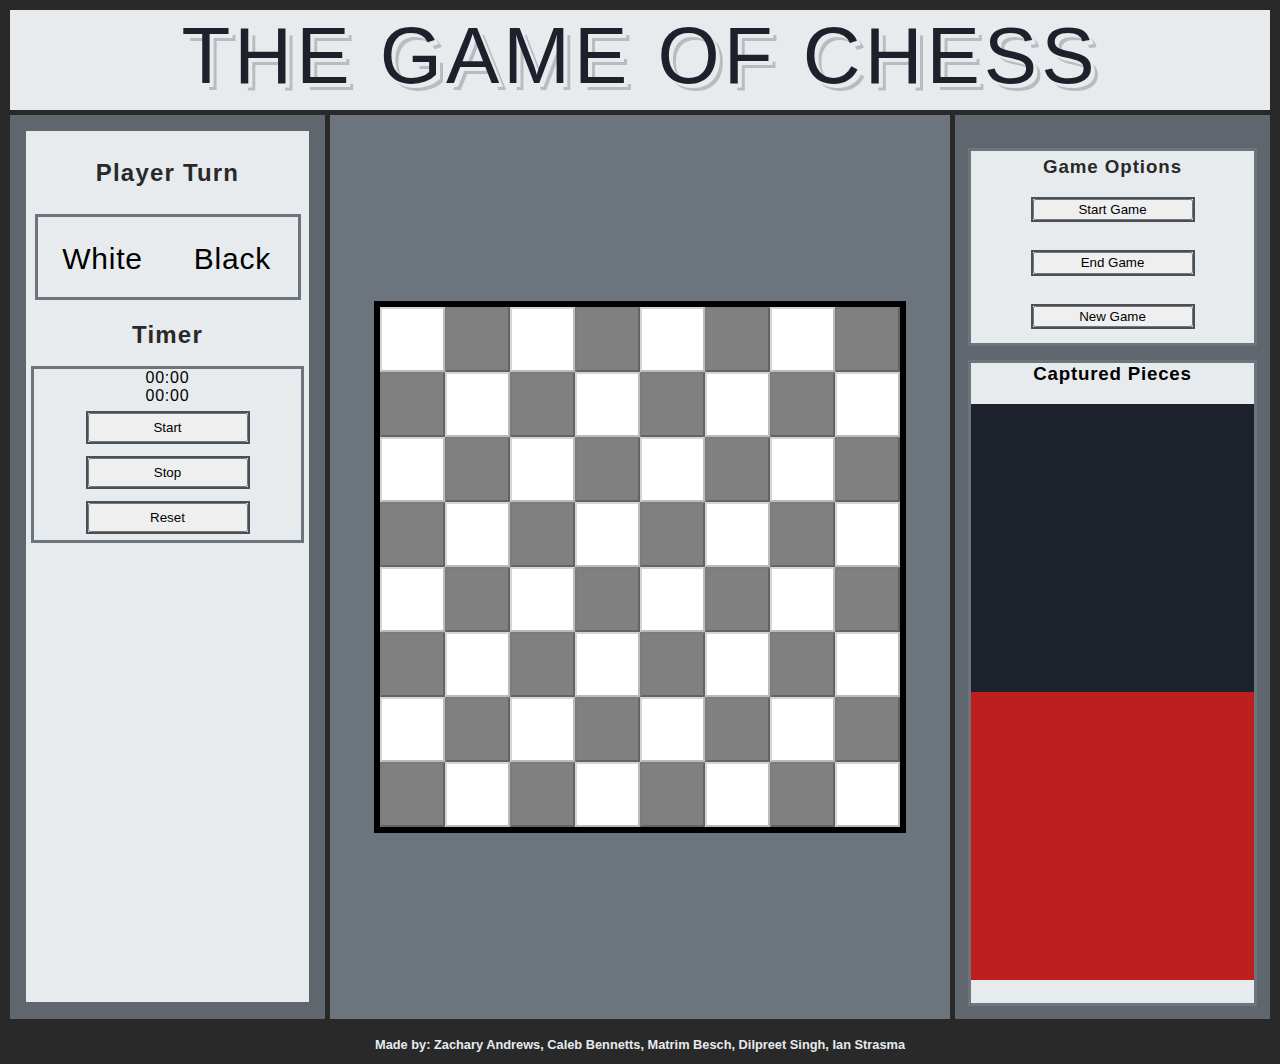
==== index.html @ 94c28ea1 "minor change" ====
<!DOCTYPE html> 
<html lang="en">
    <head>
        <meta charset="utf-8">
        <meta name="viewport" content="width=device-width, initial-scale=1.0">
        <link rel="preconnect" href="https://fonts.googleapis.com">
        <link rel="preconnect" href="https://fonts.gstatic.com" crossorigin>
        <link href="https://fonts.googleapis.com/css2?family=Montserrat:wght@300;400;500&display=swap" rel="stylesheet">    
        <title>The Game of Chess</title>
        <link rel="stylesheet" href="style.css">
    </head>


    <body>
        <!-- Header -->
        <header>
            The Game Of Chess
        </header>


        <!-- Nav -->
        <nav>
            <div class="nav-container">
                <!-- Player Turn -->
                <h2>Player Turn</h2>
                <div class="playerturn" style="--aspect-ratio:2/1;">
                    <div class="white-turn">
                        White
                    </div>
                    <div class="black-turn">
                        Black
                    </div>
                </div>
        
                <!-- Timer -->
                <h2>Timer</h2>
                <div class="timer">
                    <div class="timer-container">
                    <div id="display-white">
                       00:00
                    </div>
                    <div id="display-black">
                        00:00
                     </div>
                    </div>
                    <button id="time-buttons" class="start-time">
                        Start
                    </button>
                    <button id="time-buttons" class="pause">
                        Stop
                    </button>
                    <button id="time-buttons" class="reset">
                        Reset
                    </button>
                    
                </div>
                
            </div>
            
        </nav>


        <!-- Section -->
        <section>
            <!-- Chess Board -->
            <div class="chess-board GameBoard" style="--aspect-ratio:1/1;">
                <button id="a1" class="square-grid black-Box"></button>
                <button id="b1" class="square-grid white-Box"></button>
                <button id="c1" class="square-grid black-Box"></button>
                <button id="d1" class="square-grid white-Box"></button>
                <button id="e1" class="square-grid black-Box"></button>
                <button id="f1" class="square-grid white-Box"></button>
                <button id="g1" class="square-grid black-Box"></button>
                <button id="h1" class="square-grid white-Box"></button>
                
                <button id="a2" class="square-grid white-Box"></button>
                <button id="b2" class="square-grid black-Box"></button>
                <button id="c2" class="square-grid white-Box"></button>
                <button id="d2" class="square-grid black-Box"></button>
                <button id="e2" class="square-grid white-Box"></button>
                <button id="f2" class="square-grid black-Box"></button>
                <button id="g2" class="square-grid white-Box"></button>
                <button id="h2" class="square-grid black-Box"></button>
    
                <button id="a3" class="square-grid black-Box"></button>
                <button id="b3" class="square-grid white-Box"></button>
                <button id="c3" class="square-grid black-Box"></button>
                <button id="d3" class="square-grid white-Box"></button>
                <button id="e3" class="square-grid black-Box"></button>
                <button id="f3" class="square-grid white-Box"></button>
                <button id="g3" class="square-grid black-Box"></button>
                <button id="h3" class="square-grid white-Box"></button>
    
                <button id="a4" class="square-grid white-Box"></button>
                <button id="b4" class="square-grid black-Box"></button>
                <button id="c4" class="square-grid white-Box"></button>
                <button id="d4" class="square-grid black-Box"></button>
                <button id="e4" class="square-grid white-Box"></button>
                <button id="f4" class="square-grid black-Box"></button>
                <button id="g4" class="square-grid white-Box"></button>
                <button id="h4" class="square-grid black-Box"></button>
    
                <button id="a5" class="square-grid black-Box"></button>
                <button id="b5" class="square-grid white-Box"></button>
                <button id="c5" class="square-grid black-Box"></button>
                <button id="d5" class="square-grid white-Box"></button>
                <button id="e5" class="square-grid black-Box"></button>
                <button id="f5" class="square-grid white-Box"></button>
                <button id="g5" class="square-grid black-Box"></button>
                <button id="h5" class="square-grid white-Box"></button>
    
                <button id="a6" class="square-grid white-Box"></button>
                <button id="b6" class="square-grid black-Box"></button>
                <button id="c6" class="square-grid white-Box"></button>
                <button id="d6" class="square-grid black-Box"></button>
                <button id="e6" class="square-grid white-Box"></button>
                <button id="f6" class="square-grid black-Box"></button>
                <button id="g6" class="square-grid white-Box"></button>
                <button id="h6" class="square-grid black-Box"></button>
    
                <button id="a7" class="square-grid black-Box"></button>
                <button id="b7" class="square-grid white-Box"></button>
                <button id="c7" class="square-grid black-Box"></button>
                <button id="d7" class="square-grid white-Box"></button>
                <button id="e7" class="square-grid black-Box"></button>
                <button id="f7" class="square-grid white-Box"></button>
                <button id="g7" class="square-grid black-Box"></button>
                <button id="h7" class="square-grid white-Box"></button>
    
                <button id="a8" class="square-grid white-Box"></button>
                <button id="b8" class="square-grid black-Box"></button>
                <button id="c8" class="square-grid white-Box"></button>
                <button id="d8" class="square-grid black-Box"></button>
                <button id="e8" class="square-grid white-Box"></button>
                <button id="f8" class="square-grid black-Box"></button>
                <button id="g8" class="square-grid white-Box"></button>
                <button id="h8" class="square-grid black-Box"></button>
            </div>

        </section>


        <!-- Aside -->
        <aside>
            <div class="aside-container">
                <div class="gameOptions">
                    <h3>Game Options</h3>
                        <button class="start-game"> Start Game</button>
                        <button class="end-turn">End Game</button>
                        <button class="new-game" onclick="newG()">New Game</button>
                    
                </div>
            

            <!-- Captured Pieces-->
                <div class="captured-pieces">
                   <h3>Captured Pieces </h3>
                    <div class="piece-container">
                        <div class="white-pieces">
                            
                        </div>
                        <div class="black-pieces">
                            <script>

                            </script>
                        </div>

                    </div>
                </div>
            </div>
        </aside>


        <!-- Footer -->
        <footer>
            <h3>Made by: Zachary Andrews, Caleb Bennetts, Matrim Besch, Dilpreet Singh, Ian Strasma</h3>
        </footer>


        <!-- Scripts -->
        <script src="./app.js" type="module"></script>
        <script src="./GameClasses/GamePiece.js"></script>
        <script src="./GameClasses/ChessBoard.js"></script>
    </body>

</html>
---- style.css ----
*{
    user-select: none;
    font-family: 'Monsterrat', sans-serif;
}

:root{
    --clr-dark: #1D212C;
    --clr-lightShade: #49565B;
    --clr-light: #DBDBDB;
    --clr-main: #BD1E1E;
    --clr-cultured: #e9ecef;
    --clr-state-gray: #6c757d;
    --clr-davys-grey: #495057;

    --clr-alice-blue: #e7ebee;
    --clr-rosso-corsa: #D00000;
    --clr-black-coral: #5f666d;
    --clr-jet: #292929;
    
}

body{
    display: grid;
    grid-template-areas: 
        "header header header"
        "nav section aside"
        "footer footer footer";
    grid-template-rows: 100px 1fr 40px;
    grid-template-columns: 25% 1fr 25%;
    grid-gap: 5px;
    margin: 10px;
    padding: 0;
    height: 100vh;
    background: var(--clr-jet);
}
/* Grid Formatting */
header{
    grid-area: header;
    text-rendering: optimizeLegibility;
    text-transform: uppercase;
    font-size: 80px;
    text-align: center;
    color: var(--clr-dark);
    background-color: var(--clr-alice-blue);
    letter-spacing: 0.05em;
    text-shadow: 
        4px 4px 0px var(--clr-alice-blue),
        7px 7px 0px rgba(0, 0, 0, 0.2);

}

/* ############################## */

/* ================ Section =============== */
section{
    background-color: var(--clr-state-gray);

    grid-area: section;
    position: relative;
}
/* Main Chess Board */
.chess-board{
    height: 520px;
    width: 520px;
    display: flex;
    border: 6px solid black;
    margin: 0 auto;
    position: absolute; 
    top: 50%;
    left: 50%;
    transform: translate(-50%, -50%); 
    
}
.square-grid {
    width: 65px;
    height: 65px;
    position: relative;
    display: flex;
    box-sizing: border-box;
    
    
}
.square{
    padding-top: 5%;
    width: 60px;
    height: 60px;
}
.square-grid.white-Box {
    background: white;
}
.square-grid.black-Box{
    background: gray;
}

button img{
    top: 8px;
}
/* ############################## */
/* ======================================== */

/* ================== NAV ================== */
nav{
    grid-area: nav;
    background-color: var(--clr-black-coral);
    justify-content: center;
    text-align: center;
    flex-direction: column;
    text-align: center;
    padding: 1em;
    
}
.nav-container{
    padding: 0.5em;
    background-color: var(--clr-alice-blue);
    margin: 0 auto;
    height: 98%;
    
}
.nav-container h2{
    color: var(--clr-jet);
    letter-spacing: 0.05em;
    
}
/* Player Turn styling */
.playerturn{
    grid-area: nav;
    display: inline-block;
    background-color: var(--clr-alice-blue);
    margin-top: 10px;
    outline: 3px solid var(--clr-state-gray); 
    letter-spacing: 0.05em; 
}
.white-turn{
    width: 4em;
    height: 30px;
    padding: 5px;
    padding-top: 25px;
    padding-bottom: 25px;
    float: left;
    text-align: center;
    font-size: 30px;  
    outline-offset: -8px;
    outline: 5px solid;
    outline-color: #e7ebee;  
}
.black-turn{
    width: 4em;
    height: 30px;
    padding: 5px;
    padding-top: 25px;
    padding-bottom: 25px;
    float: right;
    text-align: center;
    font-size: 30px;
    outline-offset: -8px;
    outline: 5px solid;
    outline-color: #e7ebee; 
}
/* ############################## */

/* Timer styling */
.timer{
    height: 20%;
    width: 100%;
    background-color: var(--clr-alice-blue);
    display: inline-block;
    margin-top: 10px;
    outline: 3px solid var(--clr-state-gray);
    letter-spacing: 0.05em;
    display: flex;
    align-items: center;
    flex-direction: column;
    justify-content: center;

}
#display{
    width: 100%;
    font-size: 48px;
    text-align: center;
    margin: 0px auto;
}
 #start{
    text-align: center;
    
}
 
#time-buttons{
    width: 12em;
    height: 4rem;
    outline: 2px solid var(--clr-davys-grey); 
    justify-content: center;
    margin: 0.5rem;
}
/* ############################## */
/* ======================================== */


/* ================= ASIDE ================= */
aside{
    grid-area: aside;
    background-color: var(--clr-black-coral);
    /* flex-direction: column; */
    justify-content: center;
    text-align: center;
    padding: 1em;
}
.aside-container{
    grid-area: aside;
    
    grid-template-columns: 80%;
    grid-template-rows: 20% 60%;
    grid-template-areas: 
        "gameOpt gameOpt"
        "captPiece captPiece";
    grid-row-gap: 20px;
}
/* Captured Pieces */
.captured-pieces{
    grid-area: captPiece;
    width: 100%;
    height: 40rem;
    background-color: var(--clr-alice-blue);
    outline: 3px solid var(--clr-state-gray);
    align-items: center;
    justify-content: center;
    letter-spacing: 0.05em;
    /* margin-top: 10px; */
}
/* Game Options */
.gameOptions{
    background-color: var(--clr-alice-blue);
    outline: 3px solid var(--clr-state-gray);
    width: 100%;
    height: 12rem;
    grid-area: gameOpt;
    margin: 20px auto;
    display: flex;
    align-items: center;
    flex-direction: column;
    justify-content: center;
    
}
.gameOptions h3{
    
    margin: 5px;
    color: var(--clr-jet);
    letter-spacing: 0.05em;
}
.start-game, .end-turn, .new-game{
    width: 12em;
    height: 4rem;
    outline: 2px solid var(--clr-davys-grey); 
    justify-content: center;
    margin: 1rem;
   
} 
.piece-container{
    width: 100%;
    height: 90%;
    background-color: var(--clr-alice-blue);
}
.black-pieces{
    width: 100%;
    height: 50%;
    background-color: var(--clr-main);
    display: grid;
    grid-template-columns: repeat(4, 1fr);
    grid-template-rows: repeat(4, 1fr);
    
}
.white-pieces{
    width: 100%;
    height: 50%;
    background-color: var(--clr-dark);
    display: grid;
    grid-template-columns: repeat(4, 1fr);
    grid-template-rows: repeat(4, 1fr);
}
/* ############################## */
/* ======================================== */

.button{
    transition-duration: 0.4s;
}
button:hover{
    background-color: var(--clr-alice-blue);
    color: #30323D;

}

/* ############# Footer ############# */
footer{
    grid-area: footer;
    background-color: var(--clr-jet);
    text-align: center;
}
footer h3{
    font-size: 80%;
    color: var(--clr-alice-blue);
}


/* Scaling */
/*
[style*="--aspect-ratio"] > :first-child{
    width: 100%;
}

[style*="--aspect-ratio"] > img {
    height: auto;
}

@supports (--custom:property) {
    [style*="--aspect-ratio"]{
        position: relative;
    }
    [style*="--aspect-ratio"]::before{
        content: "";
        display: block;
        padding-bottom: calc(100% / (var(--aspect-ratio)));
    }
    [style*="--aspect-ratio"] > :first-child{
        position: absolute;
        top: 0;
        left: 0;
        height: 100%;
    }
}
*/
/* ############################## */
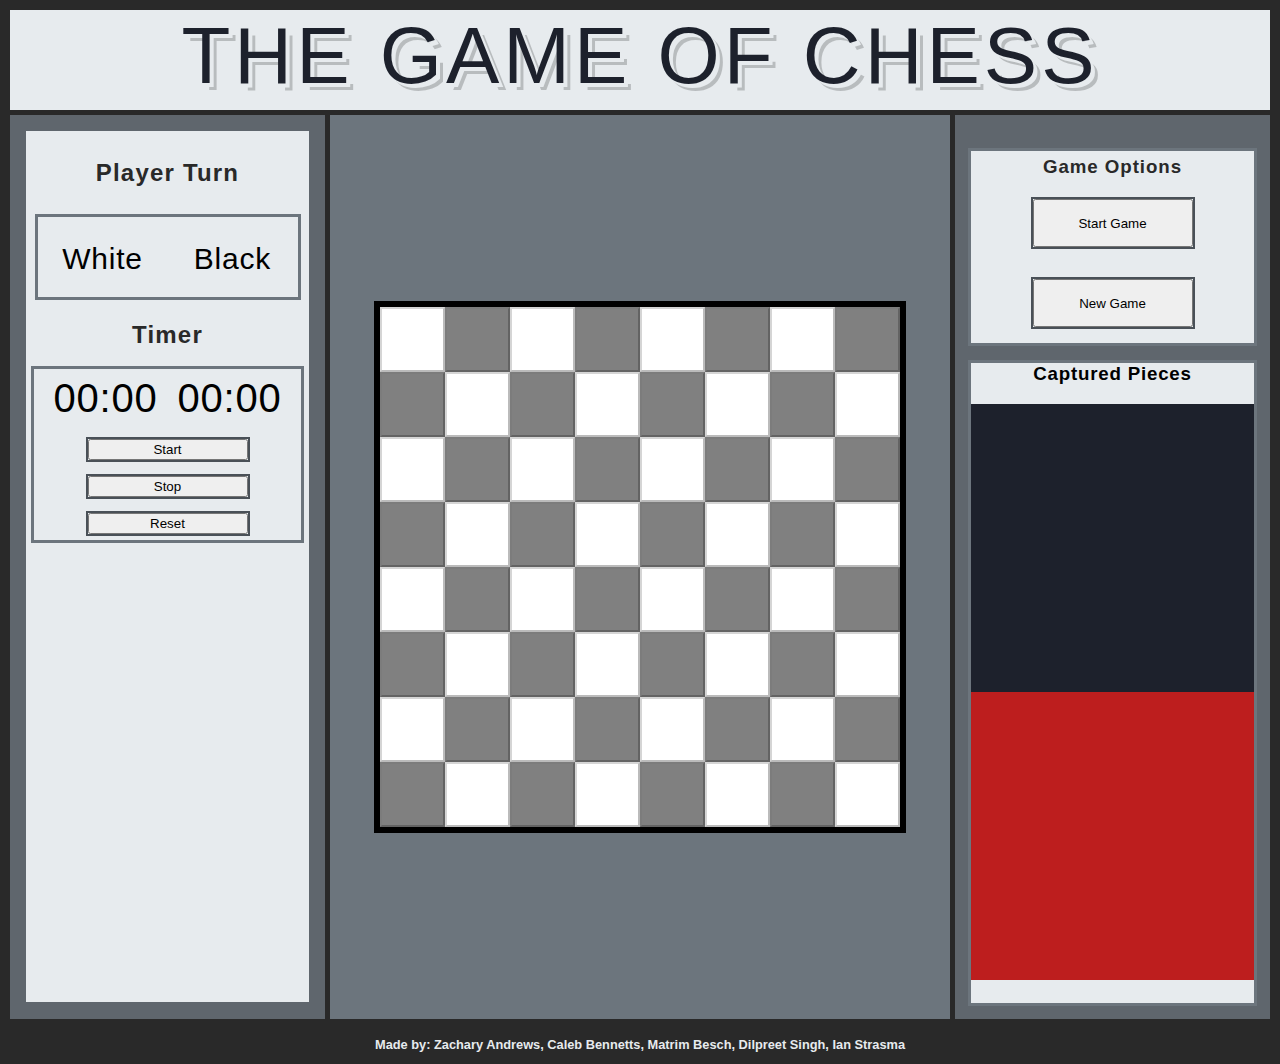
==== commit 3b315633: "Merge branch 'caleb-branch' into main" ====
--- a/index.html
+++ b/index.html
@@ -146,8 +146,8 @@
                 <div class="gameOptions">
                     <h3>Game Options</h3>
                         <button class="start-game"> Start Game</button>
-                        <button class="end-turn">End Game</button>
-                        <button class="new-game" onclick="newG()">New Game</button>
+                        
+                        <button class="new-game">New Game</button>
                     
                 </div>
             
--- a/style.css
+++ b/style.css
@@ -173,11 +173,17 @@
     justify-content: center;
 
 }
-#display{
-    width: 100%;
-    font-size: 48px;
-    text-align: center;
-    margin: 0px auto;
+.timer-container{
+    display: inline-flex;
+    
+
+}
+
+#display-white, #display-black{
+    width: 100%;
+    font-size: 40px;
+    text-align: center;
+    padding: 10px;
 }
  #start{
     text-align: center;
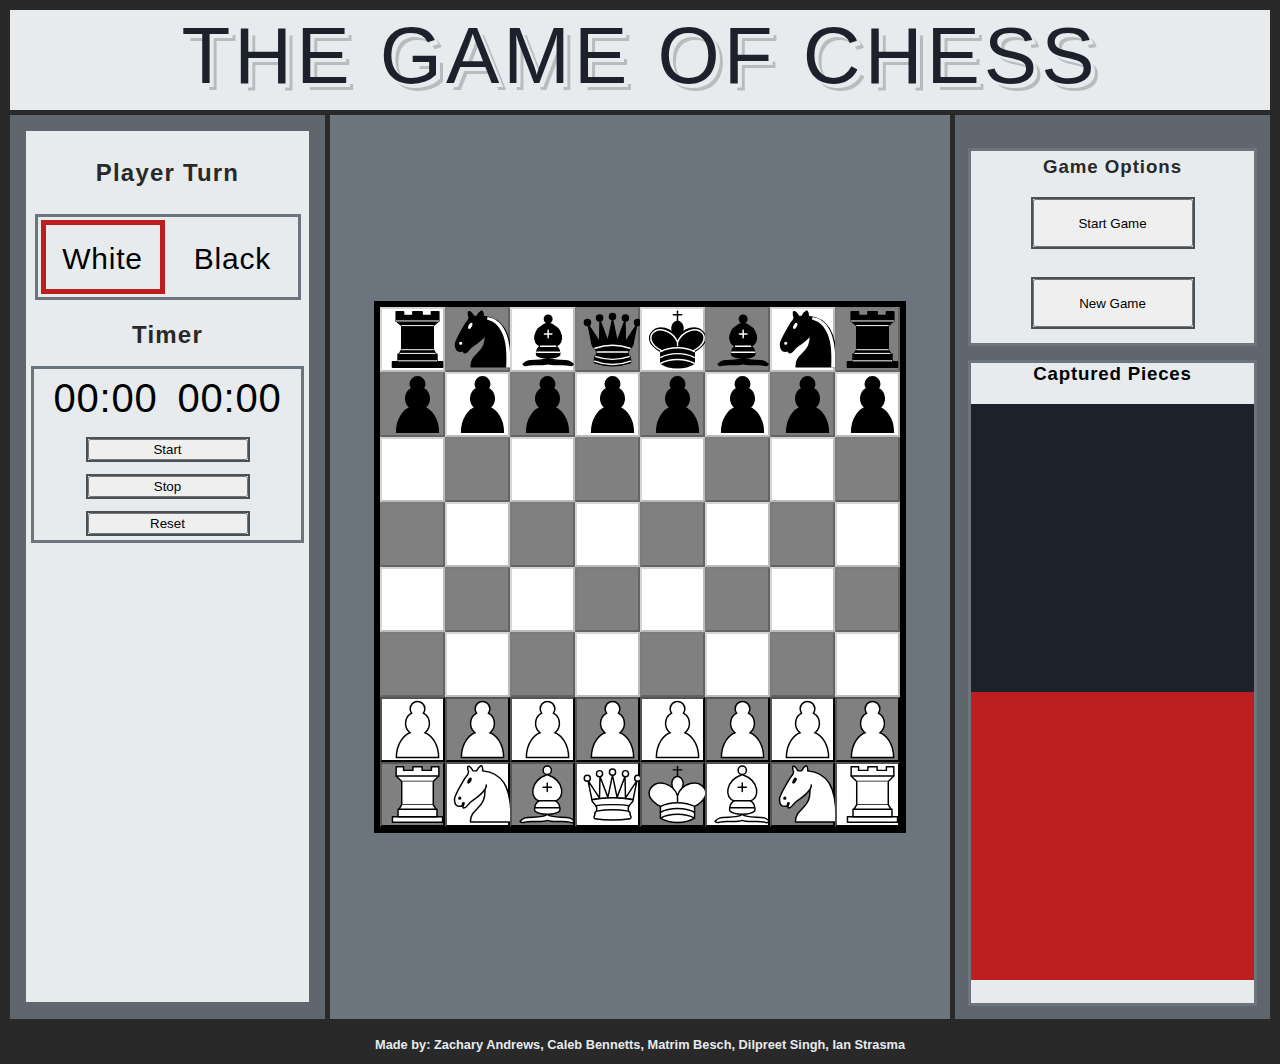
==== commit 3422b89f: "Added end-game popup, cleaned comments" ====
--- a/index.html
+++ b/index.html
@@ -170,6 +170,24 @@
             </div>
         </aside>
 
+        <!-- Modal for white winning -->
+        <div class = "modal" id = "white-wins">
+            <div class = "modal-header">
+                Game over! White won!
+            </div>
+            <button data-close-white class = "close-button">&times;</button>
+        </div>
+
+        <!-- Modal for black winning -->
+        <div class = "modal" id = "black-wins">
+            <div class = "modal-header">
+                Game over! Black won!
+            </div>
+            <button data-close-black class = "close-button">&times;</button>
+        </div>
+
+        <!-- Overlay for modal -->
+        <div id = "overlay"></div>
 
         <!-- Footer -->
         <footer>
--- a/style.css
+++ b/style.css
@@ -305,6 +305,60 @@
     color: var(--clr-alice-blue);
 }
 
+/* ############# Modal Popup ############ */
+.modal {
+    position: fixed;
+    top: 50%;
+    left: 50%;
+    transform: translate(-50%, -50%) scale(0);
+    border: 1px solid black;
+    border-radius: 5px;
+    z-index: 10;
+    background-color: silver;
+    width: 500px;
+    max-width: 75%;
+}
+
+.modal.active {
+    transform: translate(-50%, -50%) scale(1);
+}
+
+.modal-header {
+    padding: 10px 15px;
+    display: flex;
+    justify-content: space-between;
+    align-items: center;
+}
+
+.modal-header .title {
+    font-size: 1.25rem;
+    font-weight: bold;
+}
+
+.modal-header .close-button {
+    cursor: pointer;
+    border: none;
+    outline: none;
+    background: none;
+    font-size: 1.25rem;
+    font-weight: bold;
+}
+
+#overlay {
+    position: fixed;
+    opacity: 0;
+    top: 0;
+    left: 0;
+    right: 0;
+    bottom: 0;
+    background-color: rgba(0,0,0,0.5);
+    pointer-events: none;
+}
+
+#overlay.active {
+    opacity: 1;
+    pointer-events: all;
+}
 
 /* Scaling */
 /*
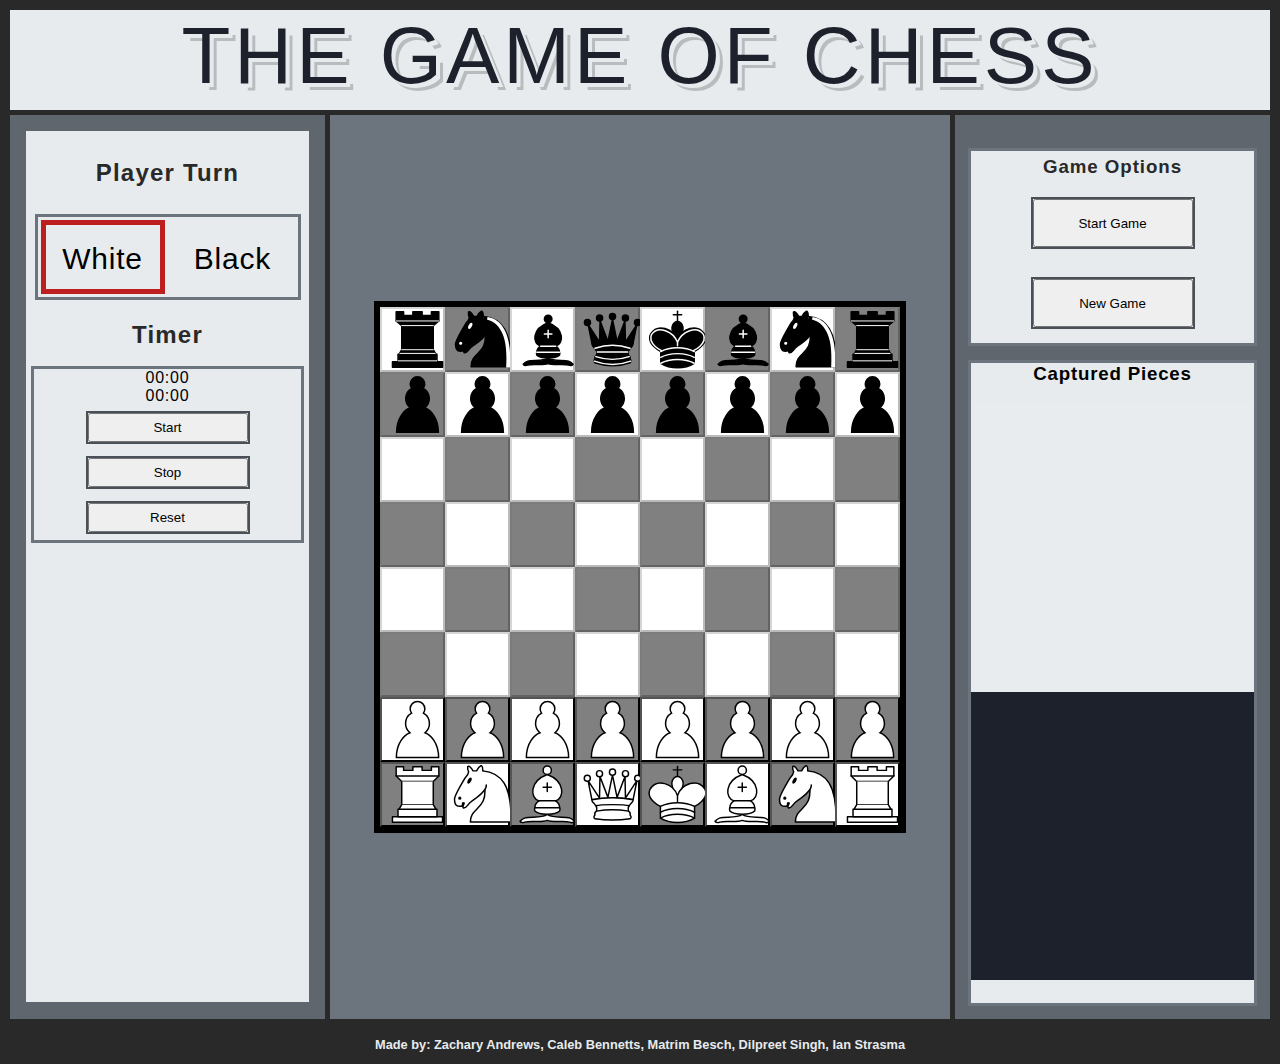
==== commit 50e2aeda: "added reload board and captured pieces" ====
--- a/index.html
+++ b/index.html
@@ -147,8 +147,8 @@
                     <h3>Game Options</h3>
                         <button class="start-game"> Start Game</button>
                         
-                        <button class="new-game">New Game</button>
-                    
+                        <button class="new-game" onclick="window.location.reload()">New Game</button>
+                        
                 </div>
             
 
@@ -156,13 +156,11 @@
                 <div class="captured-pieces">
                    <h3>Captured Pieces </h3>
                     <div class="piece-container">
-                        <div class="white-pieces">
+                        <div class="white-pieces" id="white-capt-pieces">
                             
                         </div>
-                        <div class="black-pieces">
-                            <script>
-
-                            </script>
+                        <div class="black-pieces" id="black-capt-pieces">
+                            
                         </div>
 
                     </div>
@@ -170,24 +168,6 @@
             </div>
         </aside>
 
-        <!-- Modal for white winning -->
-        <div class = "modal" id = "white-wins">
-            <div class = "modal-header">
-                Game over! White won!
-            </div>
-            <button data-close-white class = "close-button">&times;</button>
-        </div>
-
-        <!-- Modal for black winning -->
-        <div class = "modal" id = "black-wins">
-            <div class = "modal-header">
-                Game over! Black won!
-            </div>
-            <button data-close-black class = "close-button">&times;</button>
-        </div>
-
-        <!-- Overlay for modal -->
-        <div id = "overlay"></div>
 
         <!-- Footer -->
         <footer>
--- a/style.css
+++ b/style.css
@@ -173,17 +173,11 @@
     justify-content: center;
 
 }
-.timer-container{
-    display: inline-flex;
-    
-
-}
-
-#display-white, #display-black{
-    width: 100%;
-    font-size: 40px;
-    text-align: center;
-    padding: 10px;
+#display{
+    width: 100%;
+    font-size: 48px;
+    text-align: center;
+    margin: 0px auto;
 }
  #start{
     text-align: center;
@@ -268,19 +262,19 @@
 .black-pieces{
     width: 100%;
     height: 50%;
-    background-color: var(--clr-main);
-    display: grid;
-    grid-template-columns: repeat(4, 1fr);
-    grid-template-rows: repeat(4, 1fr);
-    
-}
-.white-pieces{
-    width: 100%;
-    height: 50%;
     background-color: var(--clr-dark);
     display: grid;
     grid-template-columns: repeat(4, 1fr);
     grid-template-rows: repeat(4, 1fr);
+    
+}
+.white-pieces{
+    width: 100%;
+    height: 50%;
+    background-color: var(--clr-cultured);
+    display: grid;
+    grid-template-columns: repeat(4, 1fr);
+    grid-template-rows: repeat(4, 1fr);
 }
 /* ############################## */
 /* ======================================== */
@@ -305,60 +299,6 @@
     color: var(--clr-alice-blue);
 }
 
-/* ############# Modal Popup ############ */
-.modal {
-    position: fixed;
-    top: 50%;
-    left: 50%;
-    transform: translate(-50%, -50%) scale(0);
-    border: 1px solid black;
-    border-radius: 5px;
-    z-index: 10;
-    background-color: silver;
-    width: 500px;
-    max-width: 75%;
-}
-
-.modal.active {
-    transform: translate(-50%, -50%) scale(1);
-}
-
-.modal-header {
-    padding: 10px 15px;
-    display: flex;
-    justify-content: space-between;
-    align-items: center;
-}
-
-.modal-header .title {
-    font-size: 1.25rem;
-    font-weight: bold;
-}
-
-.modal-header .close-button {
-    cursor: pointer;
-    border: none;
-    outline: none;
-    background: none;
-    font-size: 1.25rem;
-    font-weight: bold;
-}
-
-#overlay {
-    position: fixed;
-    opacity: 0;
-    top: 0;
-    left: 0;
-    right: 0;
-    bottom: 0;
-    background-color: rgba(0,0,0,0.5);
-    pointer-events: none;
-}
-
-#overlay.active {
-    opacity: 1;
-    pointer-events: all;
-}
 
 /* Scaling */
 /*
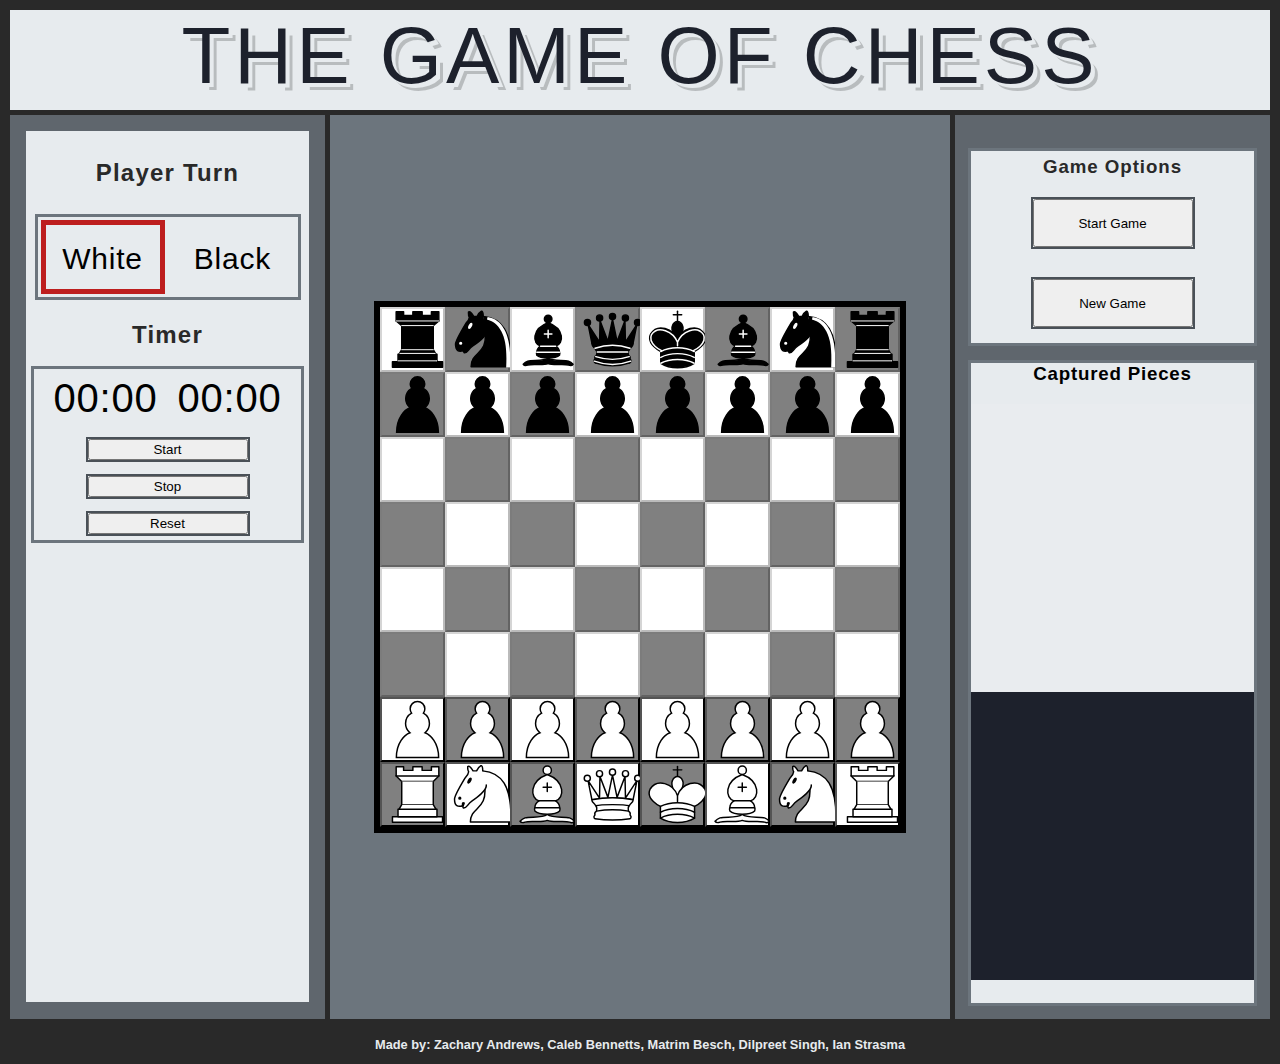
==== commit 34087726: "Merge branch 'main' into caleb-branch" ====
--- a/index.html
+++ b/index.html
@@ -168,6 +168,24 @@
             </div>
         </aside>
 
+        <!-- Modal for white winning -->
+        <div class = "modal" id = "white-wins">
+            <div class = "modal-header">
+                Game over! White won!
+            </div>
+            <button data-close-white class = "close-button">&times;</button>
+        </div>
+
+        <!-- Modal for black winning -->
+        <div class = "modal" id = "black-wins">
+            <div class = "modal-header">
+                Game over! Black won!
+            </div>
+            <button data-close-black class = "close-button">&times;</button>
+        </div>
+
+        <!-- Overlay for modal -->
+        <div id = "overlay"></div>
 
         <!-- Footer -->
         <footer>
--- a/style.css
+++ b/style.css
@@ -173,11 +173,17 @@
     justify-content: center;
 
 }
-#display{
-    width: 100%;
-    font-size: 48px;
-    text-align: center;
-    margin: 0px auto;
+.timer-container{
+    display: inline-flex;
+    
+
+}
+
+#display-white, #display-black{
+    width: 100%;
+    font-size: 40px;
+    text-align: center;
+    padding: 10px;
 }
  #start{
     text-align: center;
@@ -299,6 +305,60 @@
     color: var(--clr-alice-blue);
 }
 
+/* ############# Modal Popup ############ */
+.modal {
+    position: fixed;
+    top: 50%;
+    left: 50%;
+    transform: translate(-50%, -50%) scale(0);
+    border: 1px solid black;
+    border-radius: 5px;
+    z-index: 10;
+    background-color: silver;
+    width: 500px;
+    max-width: 75%;
+}
+
+.modal.active {
+    transform: translate(-50%, -50%) scale(1);
+}
+
+.modal-header {
+    padding: 10px 15px;
+    display: flex;
+    justify-content: space-between;
+    align-items: center;
+}
+
+.modal-header .title {
+    font-size: 1.25rem;
+    font-weight: bold;
+}
+
+.modal-header .close-button {
+    cursor: pointer;
+    border: none;
+    outline: none;
+    background: none;
+    font-size: 1.25rem;
+    font-weight: bold;
+}
+
+#overlay {
+    position: fixed;
+    opacity: 0;
+    top: 0;
+    left: 0;
+    right: 0;
+    bottom: 0;
+    background-color: rgba(0,0,0,0.5);
+    pointer-events: none;
+}
+
+#overlay.active {
+    opacity: 1;
+    pointer-events: all;
+}
 
 /* Scaling */
 /*
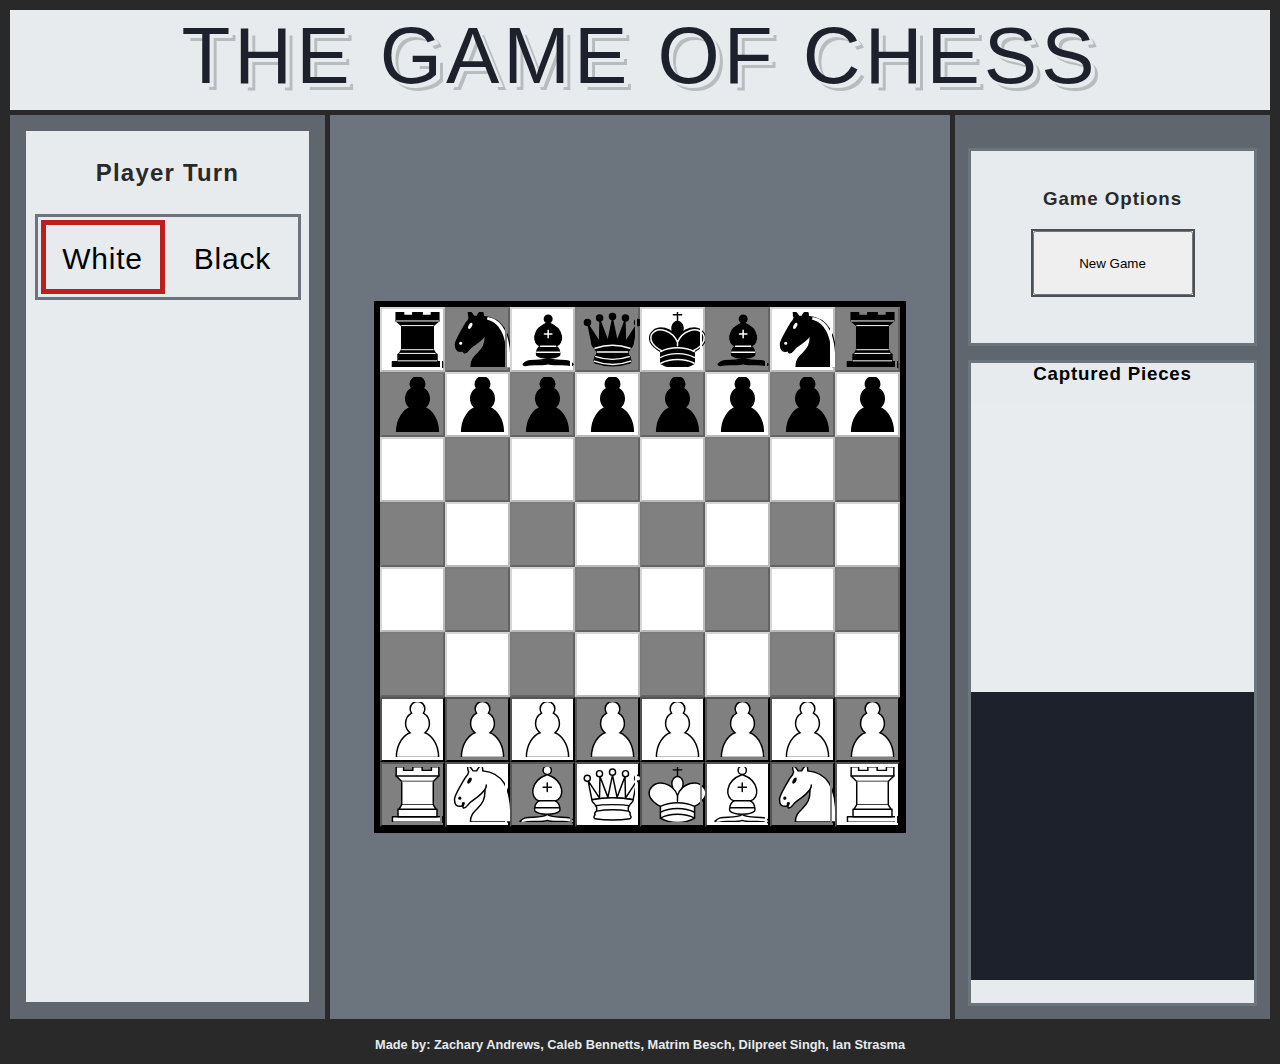
==== commit bbe87bdf: "removed timer and start game button" ====
--- a/index.html
+++ b/index.html
@@ -33,7 +33,7 @@
                 </div>
         
                 <!-- Timer -->
-                <h2>Timer</h2>
+                <!-- <h2>Timer</h2>
                 <div class="timer">
                     <div class="timer-container">
                     <div id="display-white">
@@ -53,7 +53,7 @@
                         Reset
                     </button>
                     
-                </div>
+                </div> -->
                 
             </div>
             
@@ -145,7 +145,7 @@
             <div class="aside-container">
                 <div class="gameOptions">
                     <h3>Game Options</h3>
-                        <button class="start-game"> Start Game</button>
+                        <!-- <button class="start-game"> Start Game</button> -->
                         
                         <button class="new-game" onclick="window.location.reload()">New Game</button>
                         
--- a/style.css
+++ b/style.css
@@ -84,12 +84,21 @@
     padding-top: 5%;
     width: 60px;
     height: 60px;
+    color: #BD1E1E;
+    
 }
 .square-grid.white-Box {
     background: white;
+    outline: 2px solid;
+    outline-offset: -5px;
+    outline-color: white;
 }
 .square-grid.black-Box{
     background: gray;
+    outline: 2px solid;
+    outline-offset: -5px;
+    outline-color: gray;
+
 }
 
 button img{
@@ -159,7 +168,7 @@
 /* ############################## */
 
 /* Timer styling */
-.timer{
+/* .timer{
     height: 20%;
     width: 100%;
     background-color: var(--clr-alice-blue);
@@ -196,7 +205,7 @@
     outline: 2px solid var(--clr-davys-grey); 
     justify-content: center;
     margin: 0.5rem;
-}
+} */
 /* ############################## */
 /* ======================================== */
 
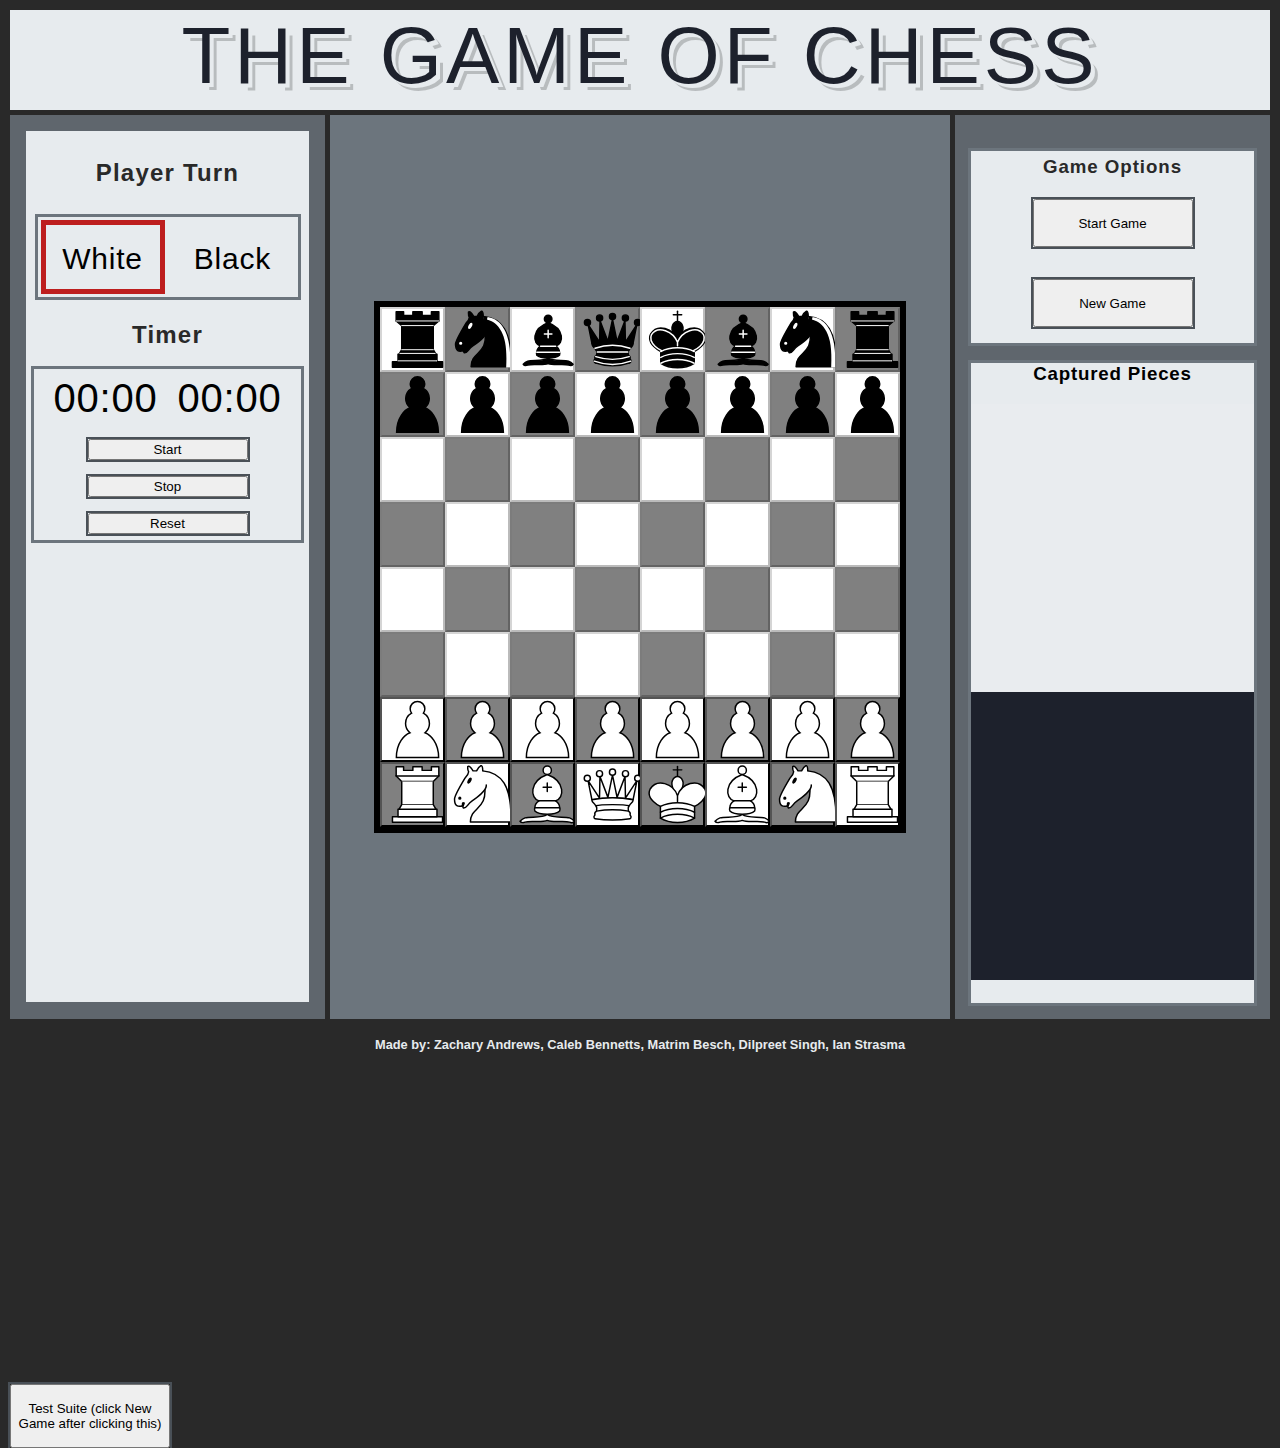
==== commit 96b07eda: "Made Test suite, fixed checkmate, added test button" ====
--- a/index.html
+++ b/index.html
@@ -33,7 +33,7 @@
                 </div>
         
                 <!-- Timer -->
-                <!-- <h2>Timer</h2>
+                <h2>Timer</h2>
                 <div class="timer">
                     <div class="timer-container">
                     <div id="display-white">
@@ -53,7 +53,7 @@
                         Reset
                     </button>
                     
-                </div> -->
+                </div>
                 
             </div>
             
@@ -145,7 +145,7 @@
             <div class="aside-container">
                 <div class="gameOptions">
                     <h3>Game Options</h3>
-                        <!-- <button class="start-game"> Start Game</button> -->
+                        <button class="start-game"> Start Game</button>
                         
                         <button class="new-game" onclick="window.location.reload()">New Game</button>
                         
@@ -187,6 +187,11 @@
         <!-- Overlay for modal -->
         <div id = "overlay"></div>
 
+        <!-- Test suite button -->
+        <div>
+            <button id = "test" class = "test" onclick="new Suite()">Test Suite (click New Game after clicking this)</button>
+        </div>
+
         <!-- Footer -->
         <footer>
             <h3>Made by: Zachary Andrews, Caleb Bennetts, Matrim Besch, Dilpreet Singh, Ian Strasma</h3>
@@ -197,6 +202,7 @@
         <script src="./app.js" type="module"></script>
         <script src="./GameClasses/GamePiece.js"></script>
         <script src="./GameClasses/ChessBoard.js"></script>
+        <script src="./TestSuite/TestSuite.js"></script>
     </body>
 
 </html>
--- a/style.css
+++ b/style.css
@@ -84,21 +84,12 @@
     padding-top: 5%;
     width: 60px;
     height: 60px;
-    color: #BD1E1E;
-    
 }
 .square-grid.white-Box {
     background: white;
-    outline: 2px solid;
-    outline-offset: -5px;
-    outline-color: white;
 }
 .square-grid.black-Box{
     background: gray;
-    outline: 2px solid;
-    outline-offset: -5px;
-    outline-color: gray;
-
 }
 
 button img{
@@ -168,7 +159,7 @@
 /* ############################## */
 
 /* Timer styling */
-/* .timer{
+.timer{
     height: 20%;
     width: 100%;
     background-color: var(--clr-alice-blue);
@@ -205,7 +196,15 @@
     outline: 2px solid var(--clr-davys-grey); 
     justify-content: center;
     margin: 0.5rem;
-} */
+}
+
+.test{
+    width: 12em;
+    height: 4rem;
+    outline: 2px solid var(--clr-davys-grey); 
+    justify-content: center;
+    margin-top: 100%
+}
 /* ############################## */
 /* ======================================== */
 
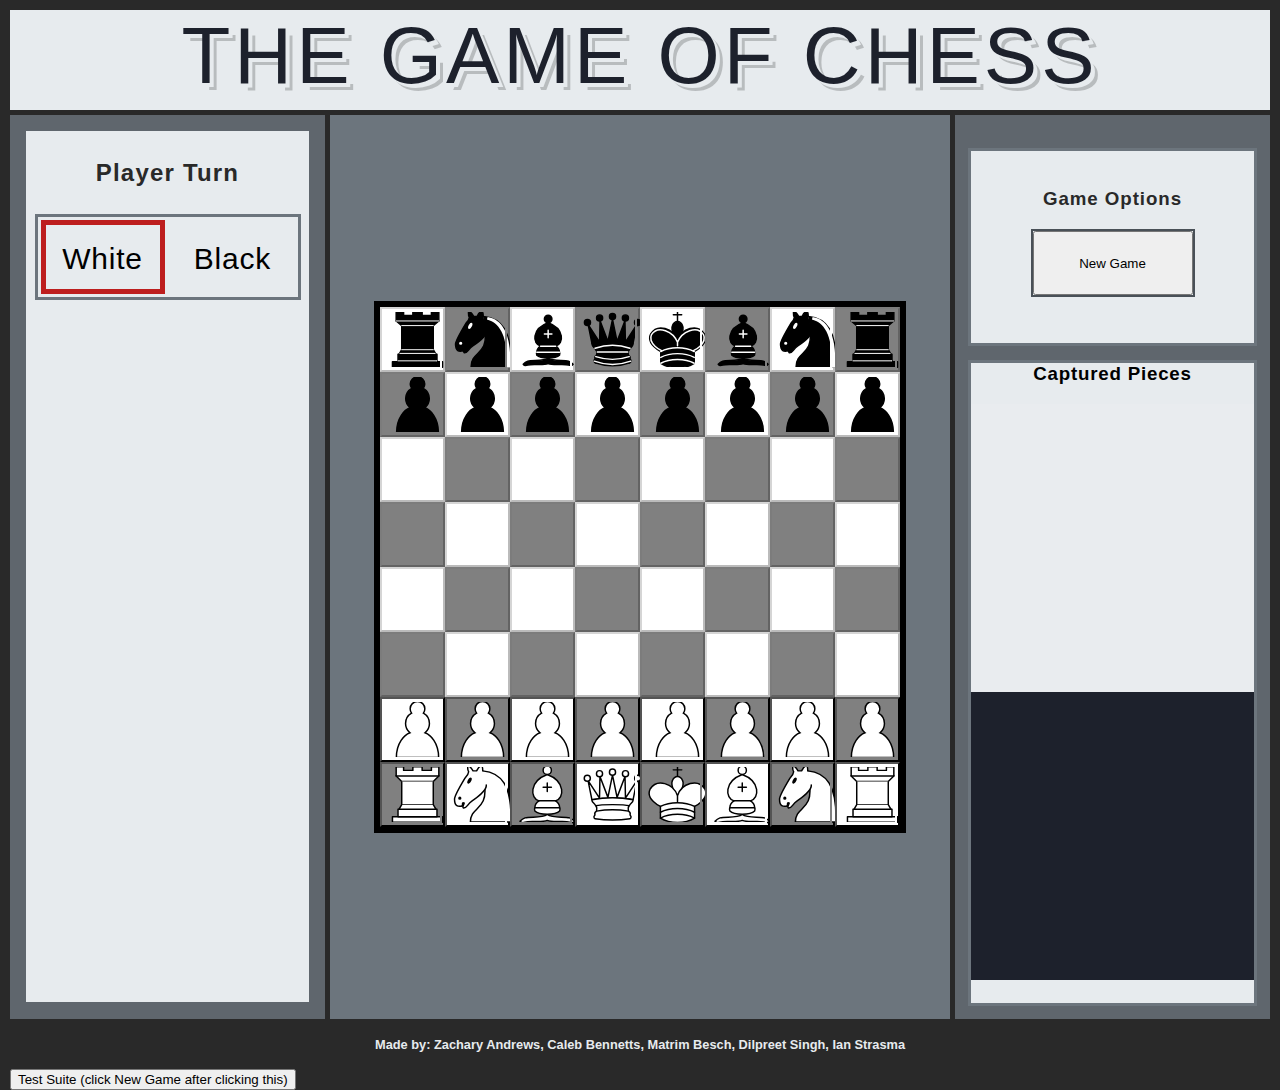
==== commit 9061618b: "Merge branch 'main' into ZackBranch2" ====
--- a/index.html
+++ b/index.html
@@ -33,7 +33,7 @@
                 </div>
         
                 <!-- Timer -->
-                <h2>Timer</h2>
+                <!-- <h2>Timer</h2>
                 <div class="timer">
                     <div class="timer-container">
                     <div id="display-white">
@@ -53,7 +53,7 @@
                         Reset
                     </button>
                     
-                </div>
+                </div> -->
                 
             </div>
             
@@ -145,7 +145,7 @@
             <div class="aside-container">
                 <div class="gameOptions">
                     <h3>Game Options</h3>
-                        <button class="start-game"> Start Game</button>
+                        <!-- <button class="start-game"> Start Game</button> -->
                         
                         <button class="new-game" onclick="window.location.reload()">New Game</button>
                         
--- a/style.css
+++ b/style.css
@@ -84,12 +84,21 @@
     padding-top: 5%;
     width: 60px;
     height: 60px;
+    color: #BD1E1E;
+    
 }
 .square-grid.white-Box {
     background: white;
+    outline: 2px solid;
+    outline-offset: -5px;
+    outline-color: white;
 }
 .square-grid.black-Box{
     background: gray;
+    outline: 2px solid;
+    outline-offset: -5px;
+    outline-color: gray;
+
 }
 
 button img{
@@ -159,7 +168,7 @@
 /* ############################## */
 
 /* Timer styling */
-.timer{
+/* .timer{
     height: 20%;
     width: 100%;
     background-color: var(--clr-alice-blue);
